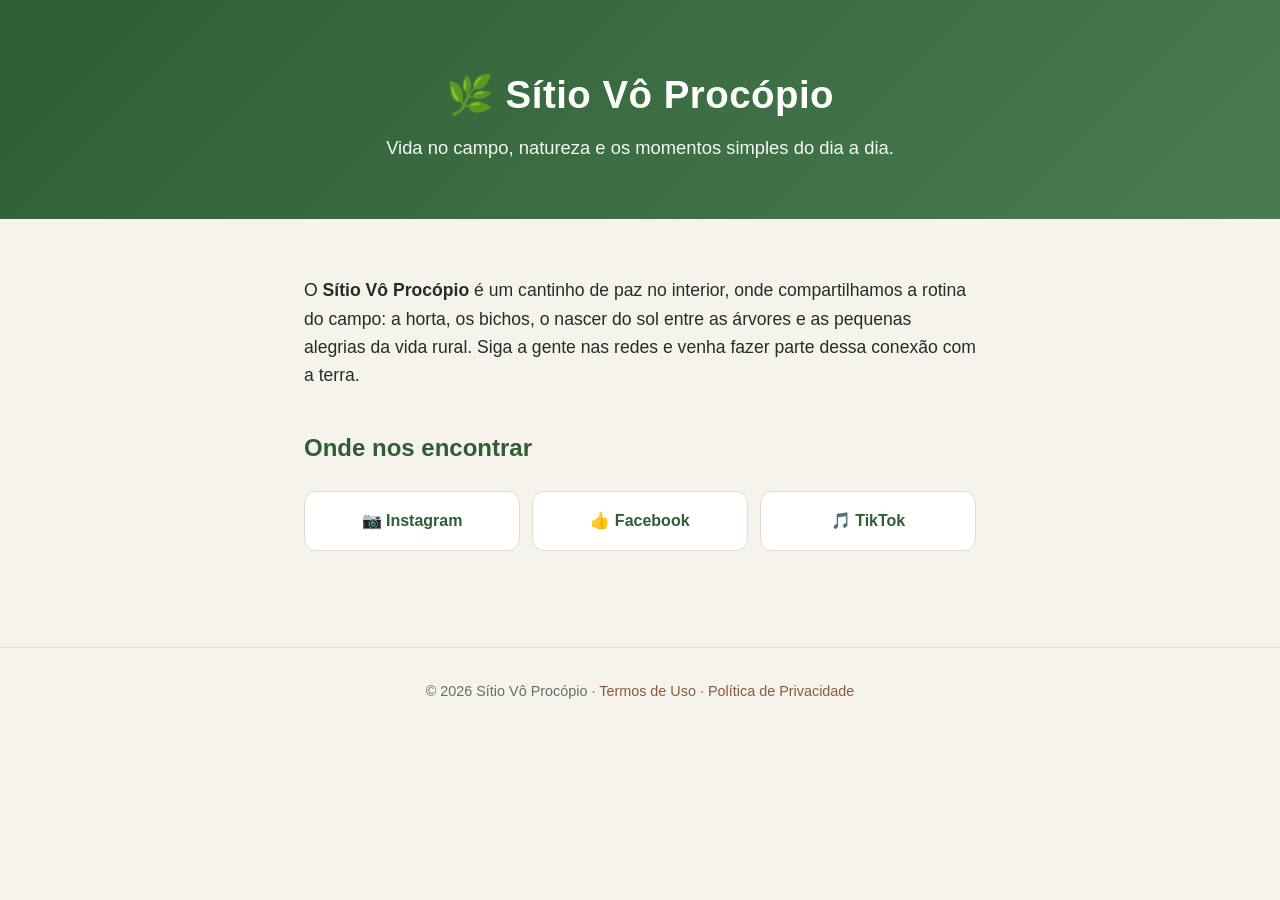
==== index.html @ 631cbfe9 "Site Sítio Vô Procópio: landing + Termos + Privacidade Páginas legais (/termos, /privacidade) necess" ====
<!DOCTYPE html>
<html lang="pt-BR">
<head>
  <meta charset="utf-8">
  <meta name="viewport" content="width=device-width, initial-scale=1">
  <title>Sítio Vô Procópio</title>
  <meta name="description" content="Sítio Vô Procópio — vida no campo, natureza e momentos simples. Acompanhe nas redes sociais.">
  <style>
    :root { --verde: #2f5d34; --verde-claro: #4a7c4f; --terra: #8a5a3b; --bg: #f6f3ec; --texto: #2a2a2a; }
    * { box-sizing: border-box; }
    body { margin: 0; font-family: -apple-system, "Segoe UI", Roboto, Helvetica, Arial, sans-serif; background: var(--bg); color: var(--texto); line-height: 1.6; }
    header { background: linear-gradient(135deg, var(--verde), var(--verde-claro)); color: #fff; text-align: center; padding: 4rem 1.5rem 3.5rem; }
    header h1 { margin: 0 0 .5rem; font-size: 2.4rem; letter-spacing: .5px; }
    header p { margin: 0; font-size: 1.15rem; opacity: .95; }
    main { max-width: 720px; margin: 0 auto; padding: 2.5rem 1.5rem; }
    .sobre { font-size: 1.1rem; }
    h2 { color: var(--verde); margin-top: 2.5rem; }
    .redes { display: flex; flex-wrap: wrap; gap: .75rem; margin: 1.5rem 0; }
    .redes a { flex: 1 1 160px; text-align: center; text-decoration: none; background: #fff; border: 1px solid #e0dccf; border-radius: 12px; padding: 1rem; color: var(--verde); font-weight: 600; transition: .15s; }
    .redes a:hover { border-color: var(--verde-claro); transform: translateY(-2px); }
    footer { text-align: center; padding: 2rem 1.5rem 3rem; font-size: .9rem; color: #6b6b6b; border-top: 1px solid #e6e1d5; margin-top: 2rem; }
    footer a { color: var(--terra); text-decoration: none; }
    footer a:hover { text-decoration: underline; }
  </style>
</head>
<body>
  <header>
    <h1>🌿 Sítio Vô Procópio</h1>
    <p>Vida no campo, natureza e os momentos simples do dia a dia.</p>
  </header>
  <main>
    <p class="sobre">
      O <strong>Sítio Vô Procópio</strong> é um cantinho de paz no interior, onde compartilhamos
      a rotina do campo: a horta, os bichos, o nascer do sol entre as árvores e as pequenas
      alegrias da vida rural. Siga a gente nas redes e venha fazer parte dessa conexão com a terra.
    </p>

    <h2>Onde nos encontrar</h2>
    <div class="redes">
      <a href="https://www.instagram.com/sitiovoprocopio" target="_blank" rel="noopener">📷 Instagram</a>
      <a href="https://www.facebook.com/profile.php?id=61557000000000" target="_blank" rel="noopener">👍 Facebook</a>
      <a href="https://www.tiktok.com/@sitiovoprocopio" target="_blank" rel="noopener">🎵 TikTok</a>
    </div>
  </main>
  <footer>
    © <span id="ano">2026</span> Sítio Vô Procópio ·
    <a href="/termos">Termos de Uso</a> ·
    <a href="/privacidade">Política de Privacidade</a>
    <script>document.getElementById('ano').textContent = new Date().getFullYear();</script>
  </footer>
</body>
</html>
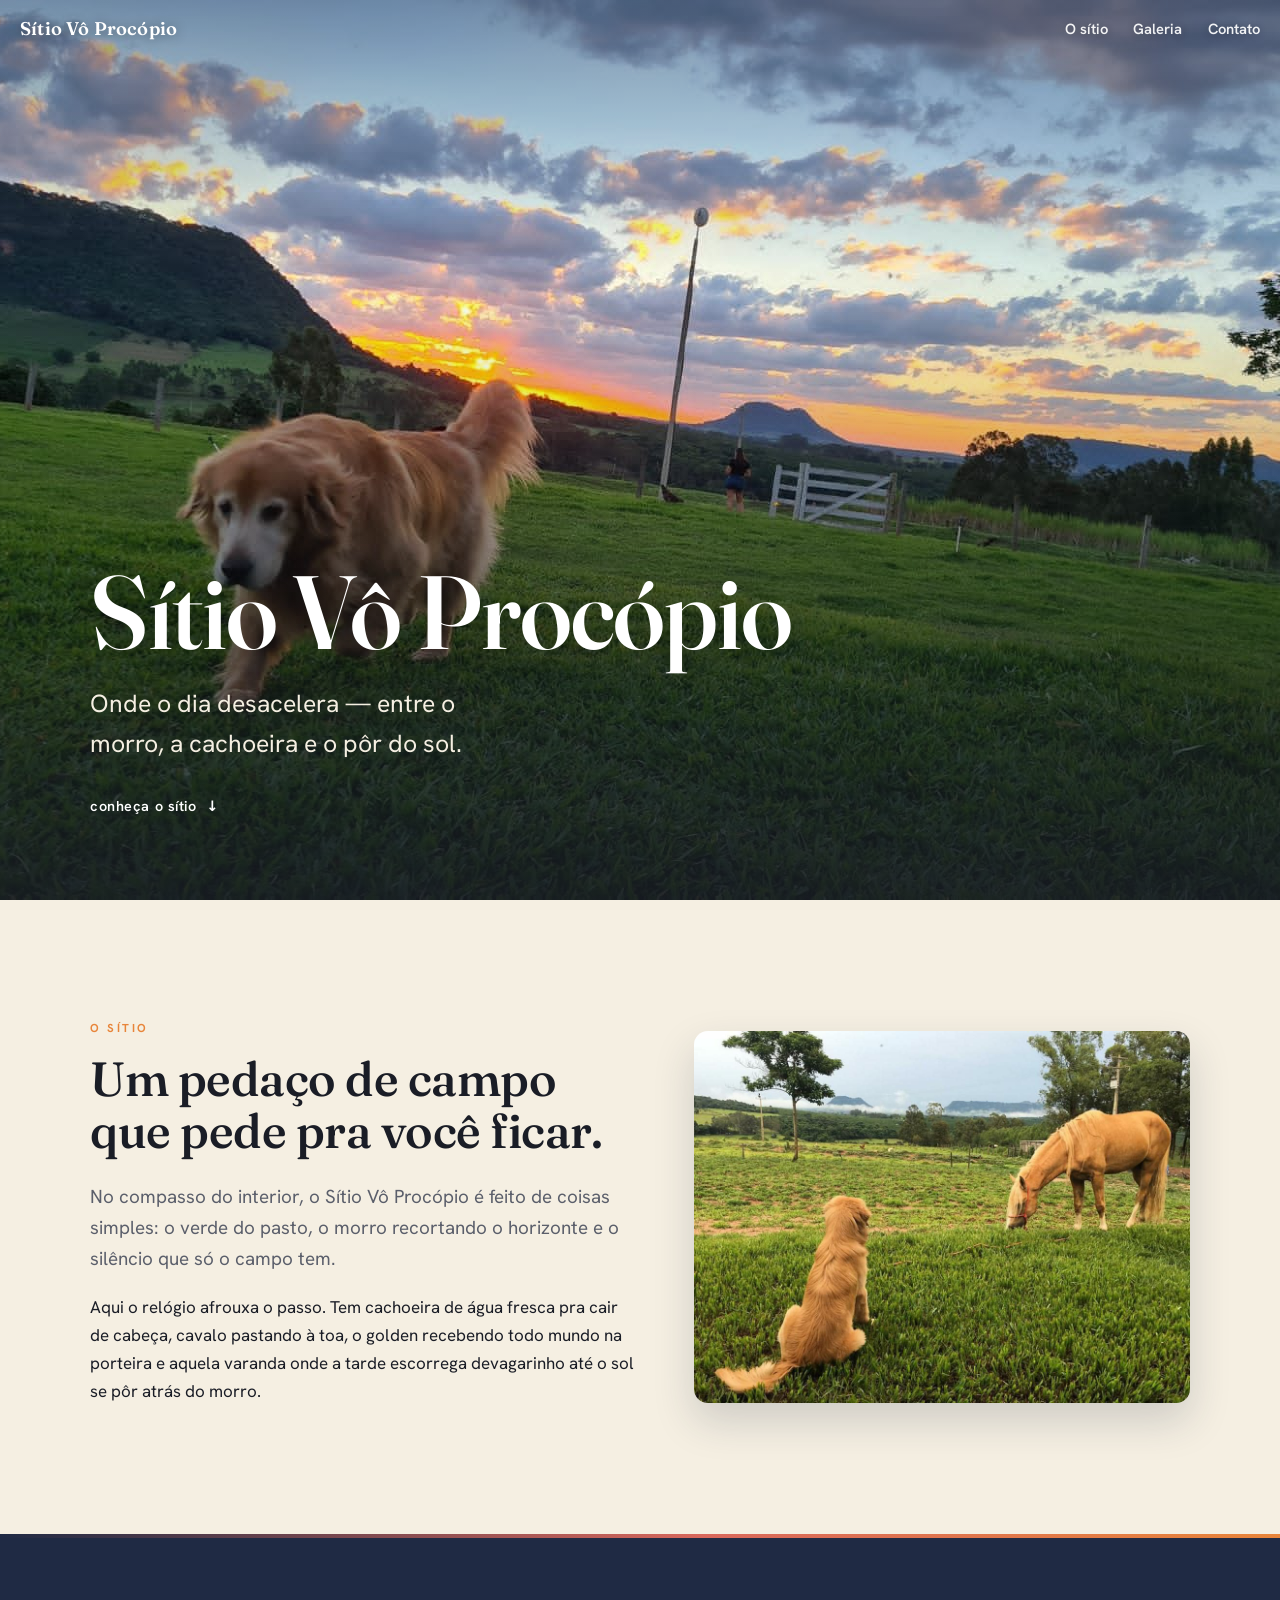
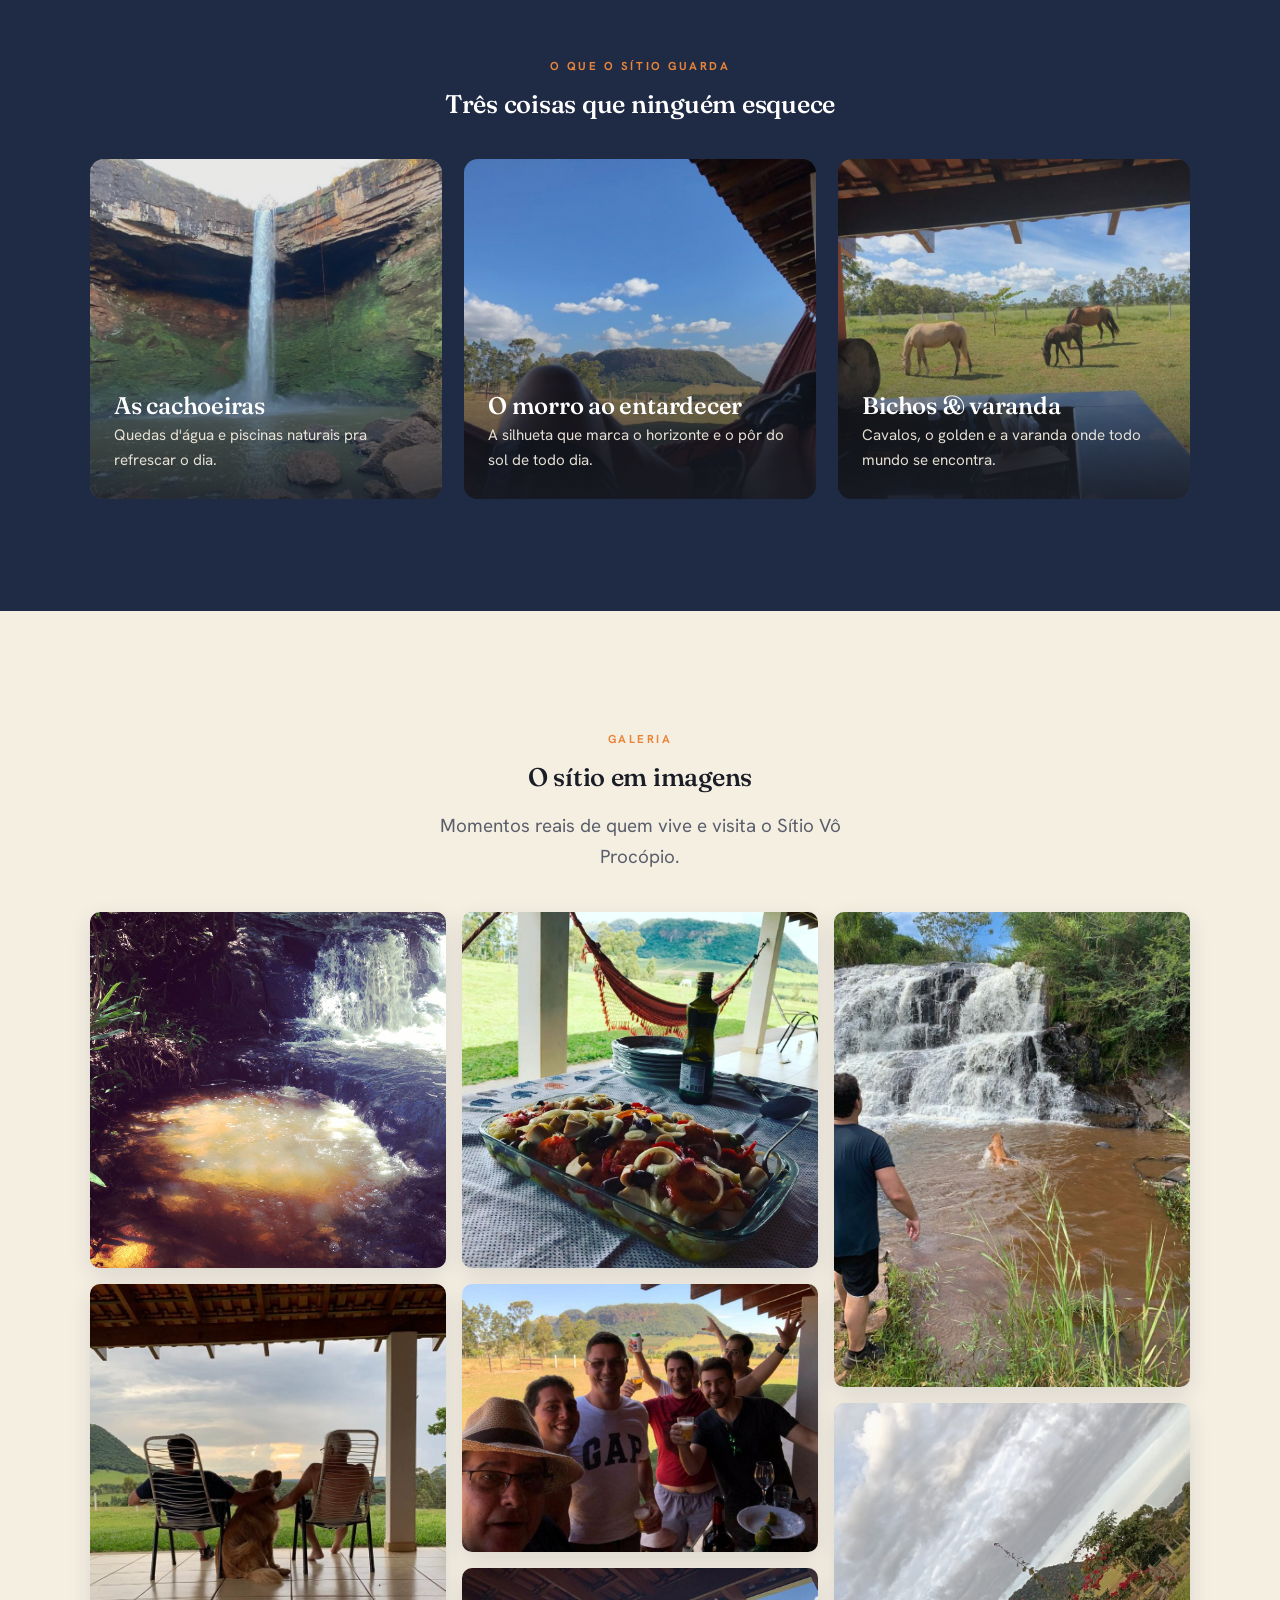
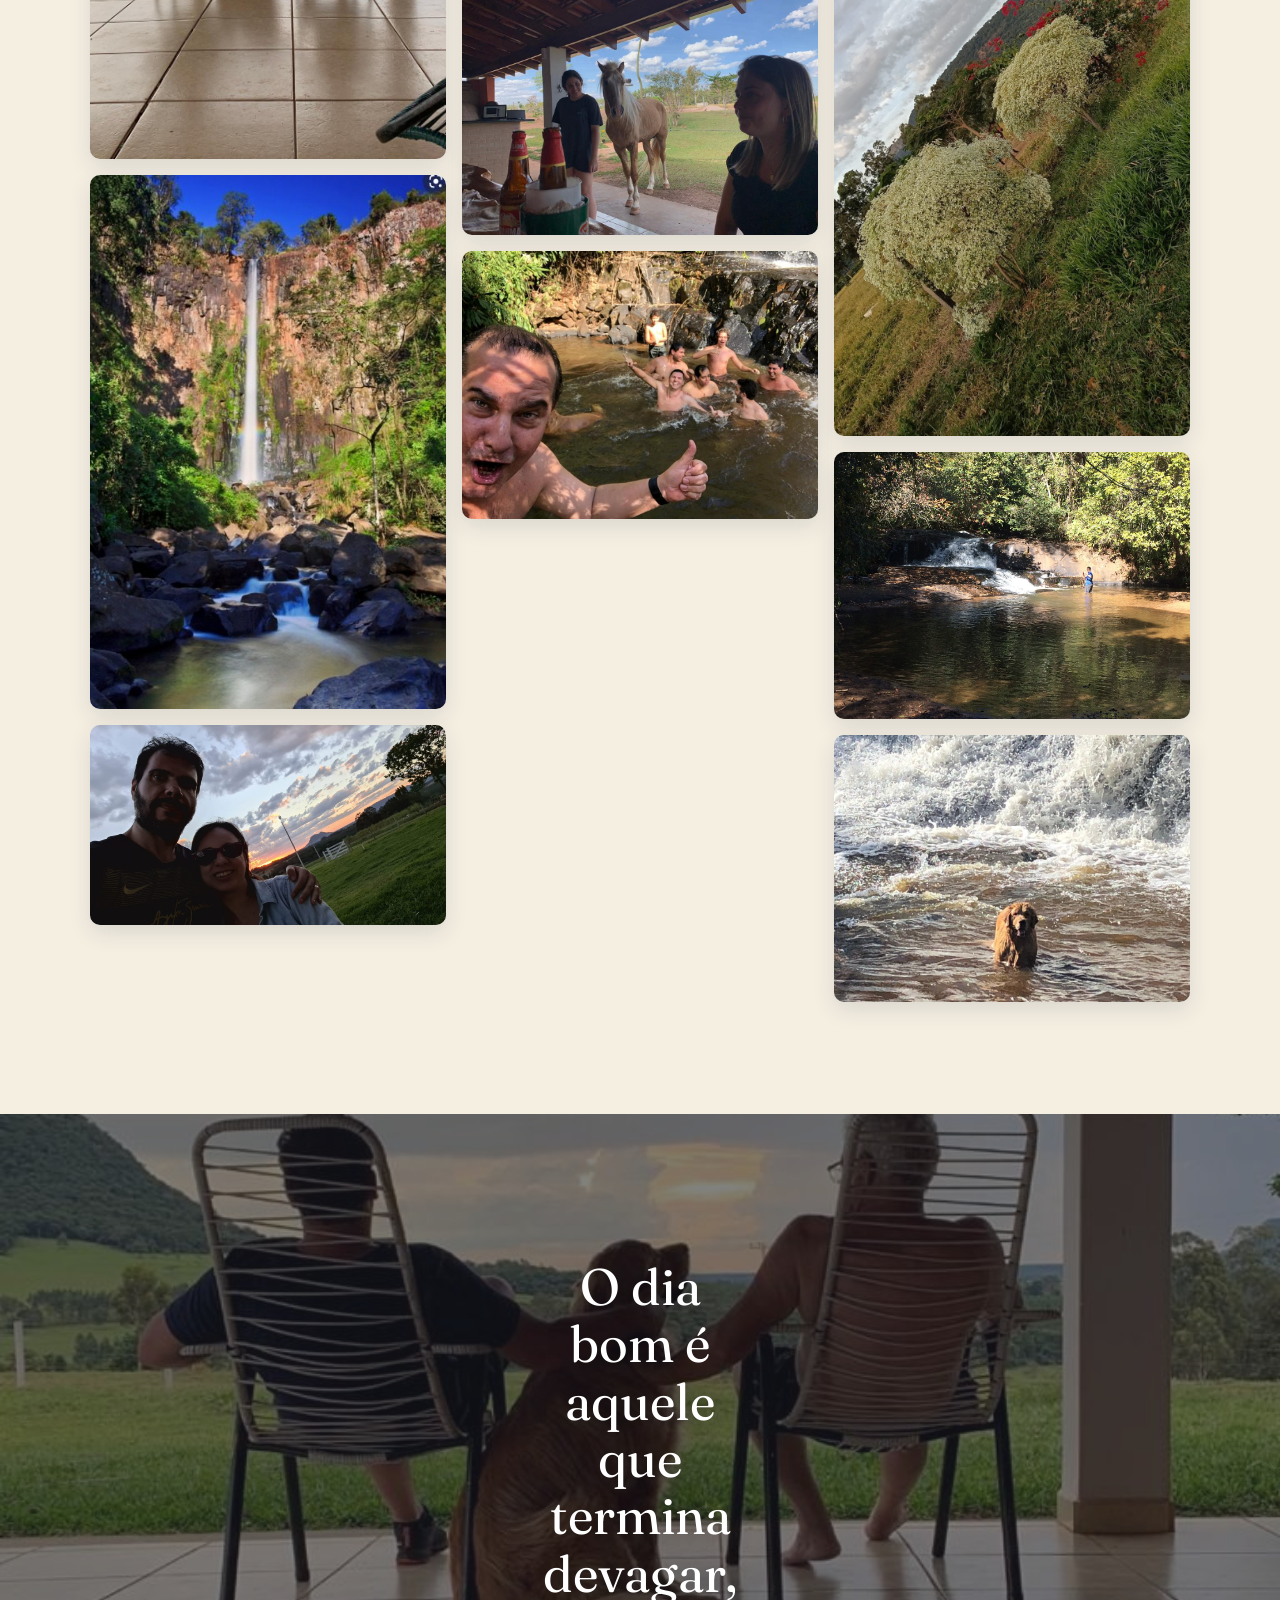
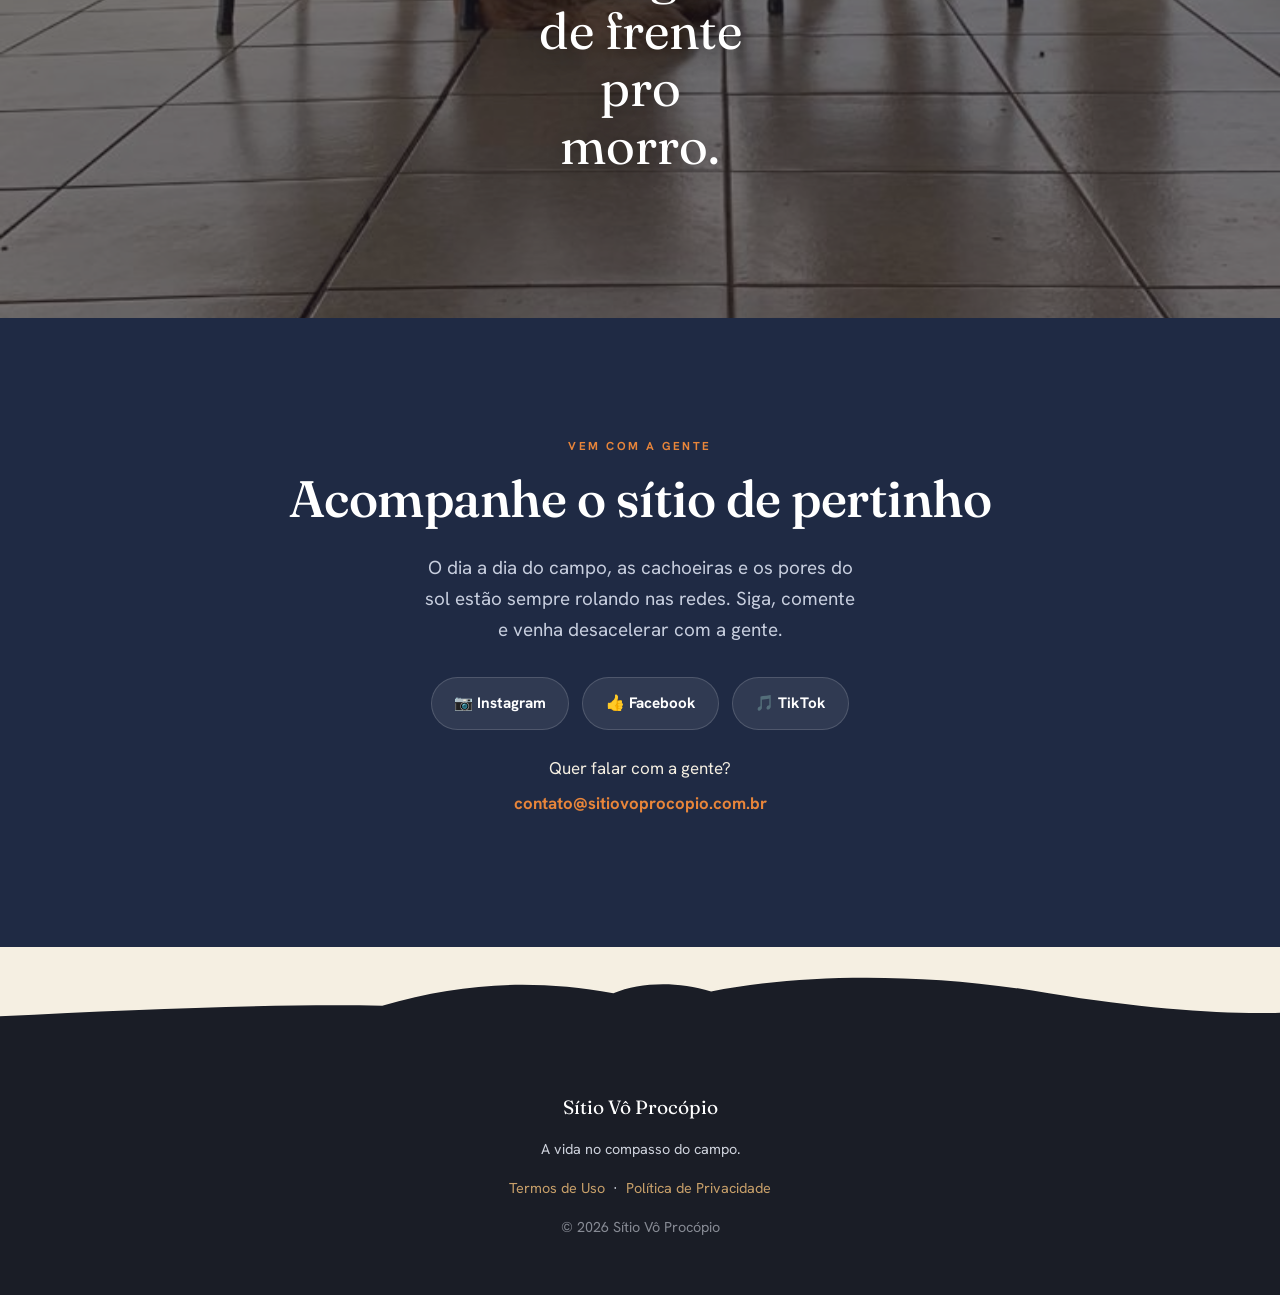
==== commit c62023c2: "Site Sítio Vô Procópio: vitrine 'Hora Dourada' com fotos reais - Landing afetiva (hero pôr do sol, s" ====
--- a/index.html
+++ b/index.html
@@ -3,50 +3,162 @@
 <head>
   <meta charset="utf-8">
   <meta name="viewport" content="width=device-width, initial-scale=1">
-  <title>Sítio Vô Procópio</title>
-  <meta name="description" content="Sítio Vô Procópio — vida no campo, natureza e momentos simples. Acompanhe nas redes sociais.">
-  <style>
-    :root { --verde: #2f5d34; --verde-claro: #4a7c4f; --terra: #8a5a3b; --bg: #f6f3ec; --texto: #2a2a2a; }
-    * { box-sizing: border-box; }
-    body { margin: 0; font-family: -apple-system, "Segoe UI", Roboto, Helvetica, Arial, sans-serif; background: var(--bg); color: var(--texto); line-height: 1.6; }
-    header { background: linear-gradient(135deg, var(--verde), var(--verde-claro)); color: #fff; text-align: center; padding: 4rem 1.5rem 3.5rem; }
-    header h1 { margin: 0 0 .5rem; font-size: 2.4rem; letter-spacing: .5px; }
-    header p { margin: 0; font-size: 1.15rem; opacity: .95; }
-    main { max-width: 720px; margin: 0 auto; padding: 2.5rem 1.5rem; }
-    .sobre { font-size: 1.1rem; }
-    h2 { color: var(--verde); margin-top: 2.5rem; }
-    .redes { display: flex; flex-wrap: wrap; gap: .75rem; margin: 1.5rem 0; }
-    .redes a { flex: 1 1 160px; text-align: center; text-decoration: none; background: #fff; border: 1px solid #e0dccf; border-radius: 12px; padding: 1rem; color: var(--verde); font-weight: 600; transition: .15s; }
-    .redes a:hover { border-color: var(--verde-claro); transform: translateY(-2px); }
-    footer { text-align: center; padding: 2rem 1.5rem 3rem; font-size: .9rem; color: #6b6b6b; border-top: 1px solid #e6e1d5; margin-top: 2rem; }
-    footer a { color: var(--terra); text-decoration: none; }
-    footer a:hover { text-decoration: underline; }
-  </style>
+  <title>Sítio Vô Procópio — a vida no campo</title>
+  <script>document.documentElement.classList.add('js');</script>
+  <meta name="description" content="O Sítio Vô Procópio: morro, cachoeira, pôr do sol e a vida boa do campo. Acompanhe o sítio nas redes e venha desacelerar com a gente.">
+  <meta property="og:title" content="Sítio Vô Procópio">
+  <meta property="og:description" content="Onde o dia desacelera — entre o morro, a cachoeira e o pôr do sol.">
+  <meta property="og:image" content="https://sitiovoprocopio.com.br/assets/fotos/foto-16.jpg">
+  <meta property="og:type" content="website">
+  <link rel="preconnect" href="https://fonts.googleapis.com">
+  <link rel="preconnect" href="https://fonts.gstatic.com" crossorigin>
+  <link href="https://fonts.googleapis.com/css2?family=Fraunces:opsz,wght@9..144,400;9..144,540;9..144,600&family=Hanken+Grotesk:wght@400;500;600;700&display=swap" rel="stylesheet">
+  <link rel="stylesheet" href="/style.css">
 </head>
 <body>
-  <header>
-    <h1>🌿 Sítio Vô Procópio</h1>
-    <p>Vida no campo, natureza e os momentos simples do dia a dia.</p>
+
+  <!-- Nav -->
+  <nav class="nav" id="nav">
+    <a href="#topo" class="nav__brand">Sítio Vô Procópio</a>
+    <div class="nav__links">
+      <a href="#sitio">O sítio</a>
+      <a href="#galeria">Galeria</a>
+      <a href="#contato">Contato</a>
+    </div>
+  </nav>
+
+  <!-- Hero -->
+  <header class="hero" id="topo">
+    <img class="hero__img" src="/assets/fotos/foto-16.jpg" alt="Golden retriever caminhando no gramado ao pôr do sol, com o morro de topo plano ao fundo" fetchpriority="high">
+    <div class="hero__inner wrap">
+      <h1>Sítio Vô&nbsp;Procópio</h1>
+      <p class="hero__sub">Onde o dia desacelera — entre o morro, a cachoeira e o pôr do sol.</p>
+      <a href="#sitio" class="hero__scroll">conheça o sítio <span aria-hidden="true">↓</span></a>
+    </div>
   </header>
-  <main>
-    <p class="sobre">
-      O <strong>Sítio Vô Procópio</strong> é um cantinho de paz no interior, onde compartilhamos
-      a rotina do campo: a horta, os bichos, o nascer do sol entre as árvores e as pequenas
-      alegrias da vida rural. Siga a gente nas redes e venha fazer parte dessa conexão com a terra.
+
+  <!-- Intro / Sobre -->
+  <section class="sec intro" id="sitio">
+    <div class="wrap intro__grid">
+      <div class="reveal">
+        <span class="eyebrow">O sítio</span>
+        <h2>Um pedaço de campo que pede pra você ficar.</h2>
+        <p class="lead">No compasso do interior, o Sítio Vô Procópio é feito de coisas simples: o verde do pasto, o morro recortando o horizonte e o silêncio que só o campo tem.</p>
+        <p>Aqui o relógio afrouxa o passo. Tem cachoeira de água fresca pra cair de cabeça, cavalo pastando à toa, o golden recebendo todo mundo na porteira e aquela varanda onde a tarde escorrega devagarinho até o sol se pôr atrás do morro.</p>
+      </div>
+      <div class="intro__foto reveal">
+        <img src="/assets/fotos/foto-04.jpg" alt="Golden retriever sentado observando um cavalo palomino pastar no campo verde, com montanhas ao fundo" loading="lazy">
+      </div>
+    </div>
+  </section>
+
+  <hr class="filete-sol">
+
+  <!-- Destaques -->
+  <section class="sec sec--escuro">
+    <div class="wrap">
+      <div class="reveal" style="text-align:center; margin-bottom:2.5rem">
+        <span class="eyebrow">O que o sítio guarda</span>
+        <h2>Três coisas que ninguém esquece</h2>
+      </div>
+      <div class="dest">
+        <a class="card reveal" href="#galeria">
+          <img src="/assets/fotos/foto-14.jpg" alt="Cachoeira alta caindo em um poço de água esverdeada entre paredões de pedra">
+          <div class="card__body"><h3>As cachoeiras</h3><p>Quedas d'água e piscinas naturais pra refrescar o dia.</p></div>
+        </a>
+        <a class="card reveal" href="#galeria">
+          <img src="/assets/fotos/foto-08.jpg" alt="Vista do morro de topo plano e dos campos, de dentro de uma rede na varanda">
+          <div class="card__body"><h3>O morro ao entardecer</h3><p>A silhueta que marca o horizonte e o pôr do sol de todo dia.</p></div>
+        </a>
+        <a class="card reveal" href="#galeria">
+          <img src="/assets/fotos/foto-10.jpg" alt="Três cavalos pastando no campo, vistos de dentro da varanda do sítio">
+          <div class="card__body"><h3>Bichos &amp; varanda</h3><p>Cavalos, o golden e a varanda onde todo mundo se encontra.</p></div>
+        </a>
+      </div>
+    </div>
+  </section>
+
+  <!-- Galeria -->
+  <section class="sec" id="galeria">
+    <div class="wrap">
+      <div class="reveal" style="text-align:center; margin-bottom:2.5rem">
+        <span class="eyebrow">Galeria</span>
+        <h2>O sítio em imagens</h2>
+        <p class="lead" style="margin-inline:auto; max-width:42ch">Momentos reais de quem vive e visita o Sítio Vô Procópio.</p>
+      </div>
+      <div class="galeria reveal">
+        <figure><img src="/assets/fotos/foto-03.jpg" alt="Cachoeira pequena formando um poço dourado pela luz do sol" loading="lazy"></figure>
+        <figure><img src="/assets/fotos/foto-13.jpg" alt="Duas pessoas e o golden na varanda assistindo ao pôr do sol" loading="lazy"></figure>
+        <figure><img src="/assets/fotos/foto-15.jpg" alt="Cachoeira alta com arco-íris entre as pedras e a mata" loading="lazy"></figure>
+        <figure><img src="/assets/fotos/foto-17.jpg" alt="Casal em selfie ao pôr do sol com o morro ao fundo" loading="lazy"></figure>
+        <figure><img src="/assets/fotos/foto-11.jpg" alt="Travessa de comida na mesa da varanda, com rede e vista do morro" loading="lazy"></figure>
+        <figure><img src="/assets/fotos/foto-09.jpg" alt="Grupo de amigos reunidos com o morro ao fundo" loading="lazy"></figure>
+        <figure><img src="/assets/fotos/foto-12.jpg" alt="Cavalo palomino chegando na varanda perto de duas pessoas" loading="lazy"></figure>
+        <figure><img src="/assets/fotos/foto-05.jpg" alt="Amigos se banhando numa piscina natural de cachoeira" loading="lazy"></figure>
+        <figure><img src="/assets/fotos/foto-07.jpg" alt="Pessoa caminhando em direção à cachoeira com o cachorro na água" loading="lazy"></figure>
+        <figure><img src="/assets/fotos/foto-01.jpg" alt="Arbustos floridos de branco numa encosta ao entardecer, com o morro ao fundo" loading="lazy"></figure>
+        <figure><img src="/assets/fotos/foto-02.jpg" alt="Cachoeira em meio à mata com pessoa na água" loading="lazy"></figure>
+        <figure><img src="/assets/fotos/foto-06.jpg" alt="Golden retriever em pé na correnteza diante da cachoeira" loading="lazy"></figure>
+      </div>
+    </div>
+  </section>
+
+  <!-- Momentos (full-bleed) -->
+  <section class="momentos">
+    <img src="/assets/fotos/foto-13.jpg" alt="Pôr do sol visto da varanda, com duas pessoas e o golden de costas">
+    <blockquote><p>O dia bom é aquele que termina devagar, de frente pro morro.</p></blockquote>
+  </section>
+
+  <!-- Contato -->
+  <section class="sec sec--escuro contato" id="contato">
+    <div class="wrap">
+      <span class="eyebrow">Vem com a gente</span>
+      <h2>Acompanhe o sítio de pertinho</h2>
+      <p class="lead">O dia a dia do campo, as cachoeiras e os pores do sol estão sempre rolando nas redes. Siga, comente e venha desacelerar com a gente.</p>
+      <div class="redes">
+        <a href="https://www.instagram.com/sitiovoprocopio" target="_blank" rel="noopener">📷 Instagram</a>
+        <a href="https://www.facebook.com/1093913803811807" target="_blank" rel="noopener">👍 Facebook</a>
+        <a href="https://www.tiktok.com/@sitiovoprocopio" target="_blank" rel="noopener">🎵 TikTok</a>
+      </div>
+      <p>Quer falar com a gente?<br>
+        <a class="email-link" href="mailto:contato@sitiovoprocopio.com.br">contato@sitiovoprocopio.com.br</a>
+      </p>
+    </div>
+  </section>
+
+  <!-- Silhueta do morro (assinatura) -->
+  <svg class="morro" viewBox="0 0 1440 120" preserveAspectRatio="none" aria-hidden="true" focusable="false">
+    <path fill="#1a1d26" d="M0,120 L0,78 C160,70 300,64 430,66 C520,40 600,36 690,52 C720,40 760,38 800,50 C900,30 1040,28 1180,52 C1290,70 1380,76 1440,74 L1440,120 Z"></path>
+  </svg>
+
+  <!-- Footer -->
+  <footer class="rodape">
+    <span class="rodape__marca">Sítio Vô Procópio</span>
+    <p>A vida no compasso do campo.</p>
+    <p>
+      <a href="/termos/">Termos de Uso</a> &nbsp;·&nbsp;
+      <a href="/privacidade/">Política de Privacidade</a>
     </p>
+    <p style="opacity:.6; margin-top:1rem">© <span id="ano">2026</span> Sítio Vô Procópio</p>
+  </footer>
 
-    <h2>Onde nos encontrar</h2>
-    <div class="redes">
-      <a href="https://www.instagram.com/sitiovoprocopio" target="_blank" rel="noopener">📷 Instagram</a>
-      <a href="https://www.facebook.com/profile.php?id=61557000000000" target="_blank" rel="noopener">👍 Facebook</a>
-      <a href="https://www.tiktok.com/@sitiovoprocopio" target="_blank" rel="noopener">🎵 TikTok</a>
-    </div>
-  </main>
-  <footer>
-    © <span id="ano">2026</span> Sítio Vô Procópio ·
-    <a href="/termos">Termos de Uso</a> ·
-    <a href="/privacidade">Política de Privacidade</a>
-    <script>document.getElementById('ano').textContent = new Date().getFullYear();</script>
-  </footer>
+  <script>
+    // Nav solidifica ao rolar
+    var nav = document.getElementById('nav');
+    var onScroll = function(){ nav.classList.toggle('solid', window.scrollY > 40); };
+    onScroll(); window.addEventListener('scroll', onScroll, { passive: true });
+
+    // Ano no rodapé
+    document.getElementById('ano').textContent = new Date().getFullYear();
+
+    // Reveal on scroll
+    var els = document.querySelectorAll('.reveal');
+    if ('IntersectionObserver' in window) {
+      var io = new IntersectionObserver(function(entries){
+        entries.forEach(function(e){ if (e.isIntersecting){ e.target.classList.add('in'); io.unobserve(e.target); } });
+      }, { threshold: 0.12 });
+      els.forEach(function(el){ io.observe(el); });
+    } else { els.forEach(function(el){ el.classList.add('in'); }); }
+  </script>
 </body>
 </html>
--- a/style.css
+++ b/style.css
@@ -0,0 +1,215 @@
+/* ============================================================
+   Sítio Vô Procópio — "Hora Dourada"
+   Paleta tirada do pôr do sol sobre o morro.
+   ============================================================ */
+
+:root {
+  --indigo:  #1f2a44;  /* céu de fim de tarde */
+  --indigo-2:#2b3a5e;
+  --fogo:    #e8853a;  /* brasa do sol no horizonte (acento) */
+  --coral:   #d9685c;  /* nuvens acesas */
+  --verde:   #2e4a35;  /* pasto / morro */
+  --tan:     #c8a06a;  /* pelo do golden */
+  --osso:    #f5efe2;  /* claro / fundo quente */
+  --osso-2:  #ece4d3;
+  --tinta:   #1a1d26;  /* texto */
+  --tinta-mute: #5b5f6b;
+
+  --grad-sol: linear-gradient(90deg, var(--indigo) 0%, var(--coral) 55%, var(--fogo) 100%);
+
+  --fonte-disp: "Fraunces", Georgia, "Times New Roman", serif;
+  --fonte-corpo: "Hanken Grotesk", system-ui, -apple-system, "Segoe UI", sans-serif;
+
+  --wrap: 1140px;
+  --r: 14px;
+}
+
+* { box-sizing: border-box; }
+html { scroll-behavior: smooth; -webkit-text-size-adjust: 100%; }
+body {
+  margin: 0;
+  font-family: var(--fonte-corpo);
+  color: var(--tinta);
+  background: var(--osso);
+  line-height: 1.65;
+  font-size: 1.0625rem;
+  overflow-x: hidden;
+}
+img { max-width: 100%; display: block; }
+a { color: var(--coral); }
+
+.wrap { width: 100%; max-width: var(--wrap); margin: 0 auto; padding: 0 1.25rem; }
+
+/* ---------- Tipografia ---------- */
+h1, h2, h3 { font-family: var(--fonte-disp); font-weight: 540; line-height: 1.08; margin: 0 0 .5em; letter-spacing: -.01em; }
+.eyebrow {
+  font-family: var(--fonte-corpo);
+  text-transform: uppercase;
+  letter-spacing: .22em;
+  font-size: .72rem;
+  font-weight: 700;
+  color: var(--fogo);
+  margin: 0 0 1rem;
+  display: inline-block;
+}
+.lead { font-size: 1.18rem; color: var(--tinta-mute); }
+
+/* ---------- Nav ---------- */
+.nav {
+  position: fixed; inset: 0 0 auto 0; z-index: 50;
+  display: flex; align-items: center; justify-content: space-between;
+  padding: .9rem 1.25rem;
+  transition: background .35s ease, padding .35s ease, box-shadow .35s ease;
+}
+.nav.solid {
+  background: rgba(31,42,68,.92);
+  backdrop-filter: blur(8px);
+  box-shadow: 0 1px 0 rgba(255,255,255,.06);
+  padding: .6rem 1.25rem;
+}
+.nav__brand {
+  font-family: var(--fonte-disp); font-size: 1.15rem; color: #fff;
+  text-decoration: none; font-weight: 600; letter-spacing: .01em;
+  text-shadow: 0 1px 12px rgba(0,0,0,.45);
+}
+.nav__links { display: none; gap: 1.6rem; align-items: center; }
+.nav__links a {
+  color: #fff; text-decoration: none; font-size: .92rem; font-weight: 600;
+  opacity: .92; text-shadow: 0 1px 10px rgba(0,0,0,.4);
+}
+.nav__links a:hover { opacity: 1; color: var(--osso); }
+@media (min-width: 760px) { .nav__links { display: flex; } }
+
+/* ---------- Hero ---------- */
+.hero {
+  position: relative; min-height: 100svh;
+  display: flex; align-items: flex-end;
+  color: #fff; padding-bottom: clamp(3rem, 9vh, 7rem);
+  background: var(--indigo);
+}
+.hero__img {
+  position: absolute; inset: 0; width: 100%; height: 100%;
+  object-fit: cover; object-position: center 40%;
+}
+.hero::after {
+  content: ""; position: absolute; inset: 0;
+  background:
+    linear-gradient(180deg, rgba(31,42,68,.45) 0%, rgba(31,42,68,0) 30%),
+    linear-gradient(0deg, rgba(26,29,38,.82) 0%, rgba(26,29,38,.15) 45%, rgba(26,29,38,0) 70%);
+}
+.hero__inner { position: relative; z-index: 2; }
+.hero h1 {
+  font-size: clamp(2.8rem, 11vw, 6.5rem);
+  font-weight: 560; margin: 0 0 .2em; line-height: .98;
+  text-shadow: 0 2px 30px rgba(0,0,0,.4);
+}
+.hero__sub {
+  font-size: clamp(1.05rem, 3.6vw, 1.55rem);
+  max-width: 30ch; color: var(--osso); margin: 0 0 1.6rem;
+  font-weight: 400;
+}
+.hero__scroll {
+  display: inline-flex; align-items: center; gap: .6rem;
+  color: #fff; text-decoration: none; font-weight: 600; font-size: .9rem;
+  letter-spacing: .04em;
+}
+.hero__scroll span { display: inline-block; animation: bob 1.8s ease-in-out infinite; }
+@keyframes bob { 0%,100%{ transform: translateY(0);} 50%{ transform: translateY(5px);} }
+
+/* ---------- Seções ---------- */
+.sec { padding: clamp(3.5rem, 9vw, 7rem) 0; }
+.sec--escuro { background: var(--indigo); color: var(--osso); }
+.sec--escuro .lead { color: #c7cede; }
+.sec--escuro h2 { color: #fff; }
+
+/* Intro: texto + imagem */
+.intro__grid { display: grid; gap: 2.2rem; align-items: center; }
+.intro h2 { font-size: clamp(1.9rem, 5.5vw, 3rem); }
+.intro__foto img { border-radius: var(--r); box-shadow: 0 18px 40px rgba(31,42,68,.18); width: 100%; aspect-ratio: 4/3; object-fit: cover; }
+@media (min-width: 820px) {
+  .intro__grid { grid-template-columns: 1.05fr .95fr; gap: 3.5rem; }
+}
+
+/* Destaques (cachoeiras / morro / bichos) */
+.dest { display: grid; gap: 1.4rem; }
+.card {
+  position: relative; border-radius: var(--r); overflow: hidden;
+  min-height: 340px; display: flex; align-items: flex-end;
+  color: #fff; text-decoration: none; isolation: isolate;
+}
+.card img { position: absolute; inset: 0; width: 100%; height: 100%; object-fit: cover; z-index: -2; transition: transform .6s ease; }
+.card::after { content:""; position:absolute; inset:0; z-index:-1;
+  background: linear-gradient(0deg, rgba(26,29,38,.85) 0%, rgba(26,29,38,.1) 60%); }
+.card:hover img { transform: scale(1.06); }
+.card__body { padding: 1.4rem 1.5rem 1.6rem; }
+.card h3 { font-size: 1.5rem; margin: 0 0 .25rem; color: #fff; }
+.card p { margin: 0; color: var(--osso); font-size: .95rem; opacity: .92; }
+@media (min-width: 720px) { .dest { grid-template-columns: repeat(3, 1fr); } }
+
+/* Galeria — masonry via colunas */
+.galeria { columns: 1; column-gap: 1rem; }
+.galeria figure { margin: 0 0 1rem; break-inside: avoid; border-radius: 10px; overflow: hidden; box-shadow: 0 8px 22px rgba(31,42,68,.12); }
+.galeria img { width: 100%; height: auto; transition: transform .5s ease, filter .5s ease; }
+.galeria figure:hover img { transform: scale(1.04); }
+@media (min-width: 560px) { .galeria { columns: 2; } }
+@media (min-width: 980px) { .galeria { columns: 3; } }
+
+/* Momentos — faixa full-bleed com texto */
+.momentos {
+  position: relative; color: #fff; text-align: center;
+  padding: clamp(5rem, 16vw, 9rem) 1.25rem;
+  display: flex; align-items: center; justify-content: center;
+}
+.momentos img { position: absolute; inset: 0; width: 100%; height: 100%; object-fit: cover; object-position: center 60%; z-index: -2; }
+.momentos::after { content:""; position:absolute; inset:0; z-index:-1; background: rgba(26,29,38,.55); }
+.momentos blockquote { margin: 0; max-width: 22ch; }
+.momentos blockquote p { font-family: var(--fonte-disp); font-size: clamp(1.8rem, 6vw, 3.2rem); line-height: 1.12; margin: 0; text-shadow: 0 2px 24px rgba(0,0,0,.4); }
+
+/* Contato */
+.contato { text-align: center; }
+.contato h2 { font-size: clamp(2rem, 6vw, 3.2rem); }
+.contato .lead { max-width: 40ch; margin-inline: auto; }
+.redes { display: flex; flex-wrap: wrap; gap: .8rem; justify-content: center; margin: 2rem 0 1.5rem; }
+.redes a {
+  display: inline-flex; align-items: center; gap: .55rem;
+  padding: .8rem 1.4rem; border-radius: 999px;
+  background: var(--osso-2); color: var(--verde); text-decoration: none;
+  font-weight: 700; font-size: .95rem; border: 1px solid transparent;
+  transition: transform .15s ease, border-color .2s ease, background .2s ease;
+}
+.sec--escuro .redes a { background: rgba(255,255,255,.08); color: #fff; border-color: rgba(255,255,255,.15); }
+.redes a:hover { transform: translateY(-2px); border-color: var(--fogo); }
+.email-link { display: inline-block; margin-top: .5rem; font-weight: 700; color: var(--fogo); text-decoration: none; font-size: 1.05rem; }
+.email-link:hover { text-decoration: underline; }
+
+/* Assinatura: silhueta do morro + filete do sol */
+.morro { display: block; width: 100%; height: auto; margin-bottom: -1px; }
+.filete-sol { height: 4px; background: var(--grad-sol); border: 0; margin: 0; }
+
+/* ---------- Footer ---------- */
+.rodape { background: var(--tinta); color: #cfd3dd; padding: 2.5rem 1.25rem; text-align: center; font-size: .9rem; }
+.rodape a { color: var(--tan); text-decoration: none; }
+.rodape a:hover { text-decoration: underline; }
+.rodape__marca { font-family: var(--fonte-disp); color: #fff; font-size: 1.2rem; display: block; margin-bottom: .6rem; }
+
+/* ---------- Reveal on scroll (só esconde se houver JS) ---------- */
+.js .reveal { opacity: 0; transform: translateY(22px); transition: opacity .7s ease, transform .7s ease; }
+.js .reveal.in { opacity: 1; transform: none; }
+
+/* ---------- Páginas legais (termos / privacidade) ---------- */
+.legal-topo { background: var(--indigo); color: #fff; padding: 5.5rem 1.25rem 2.5rem; }
+.legal-topo .wrap { max-width: 760px; }
+.legal-topo a.voltar { color: var(--osso); text-decoration: none; font-size: .9rem; font-weight: 600; opacity: .9; }
+.legal-topo a.voltar:hover { opacity: 1; }
+.legal-topo h1 { font-size: clamp(2rem, 6vw, 3rem); margin: .8rem 0 0; }
+.legal { max-width: 760px; margin: 0 auto; padding: 2.5rem 1.25rem 4rem; }
+.legal .atualizado { color: var(--tinta-mute); font-size: .9rem; margin-top: -.5rem; }
+.legal h2 { color: var(--verde); margin-top: 2rem; font-size: 1.25rem; }
+.legal a { color: var(--coral); }
+
+/* ---------- Acessibilidade / motion ---------- */
+:focus-visible { outline: 3px solid var(--fogo); outline-offset: 2px; border-radius: 4px; }
+@media (prefers-reduced-motion: reduce) {
+  * { animation: none !important; transition: none !important; scroll-behavior: auto !important; }
+  .reveal, .js .reveal { opacity: 1 !important; transform: none !important; }
+}
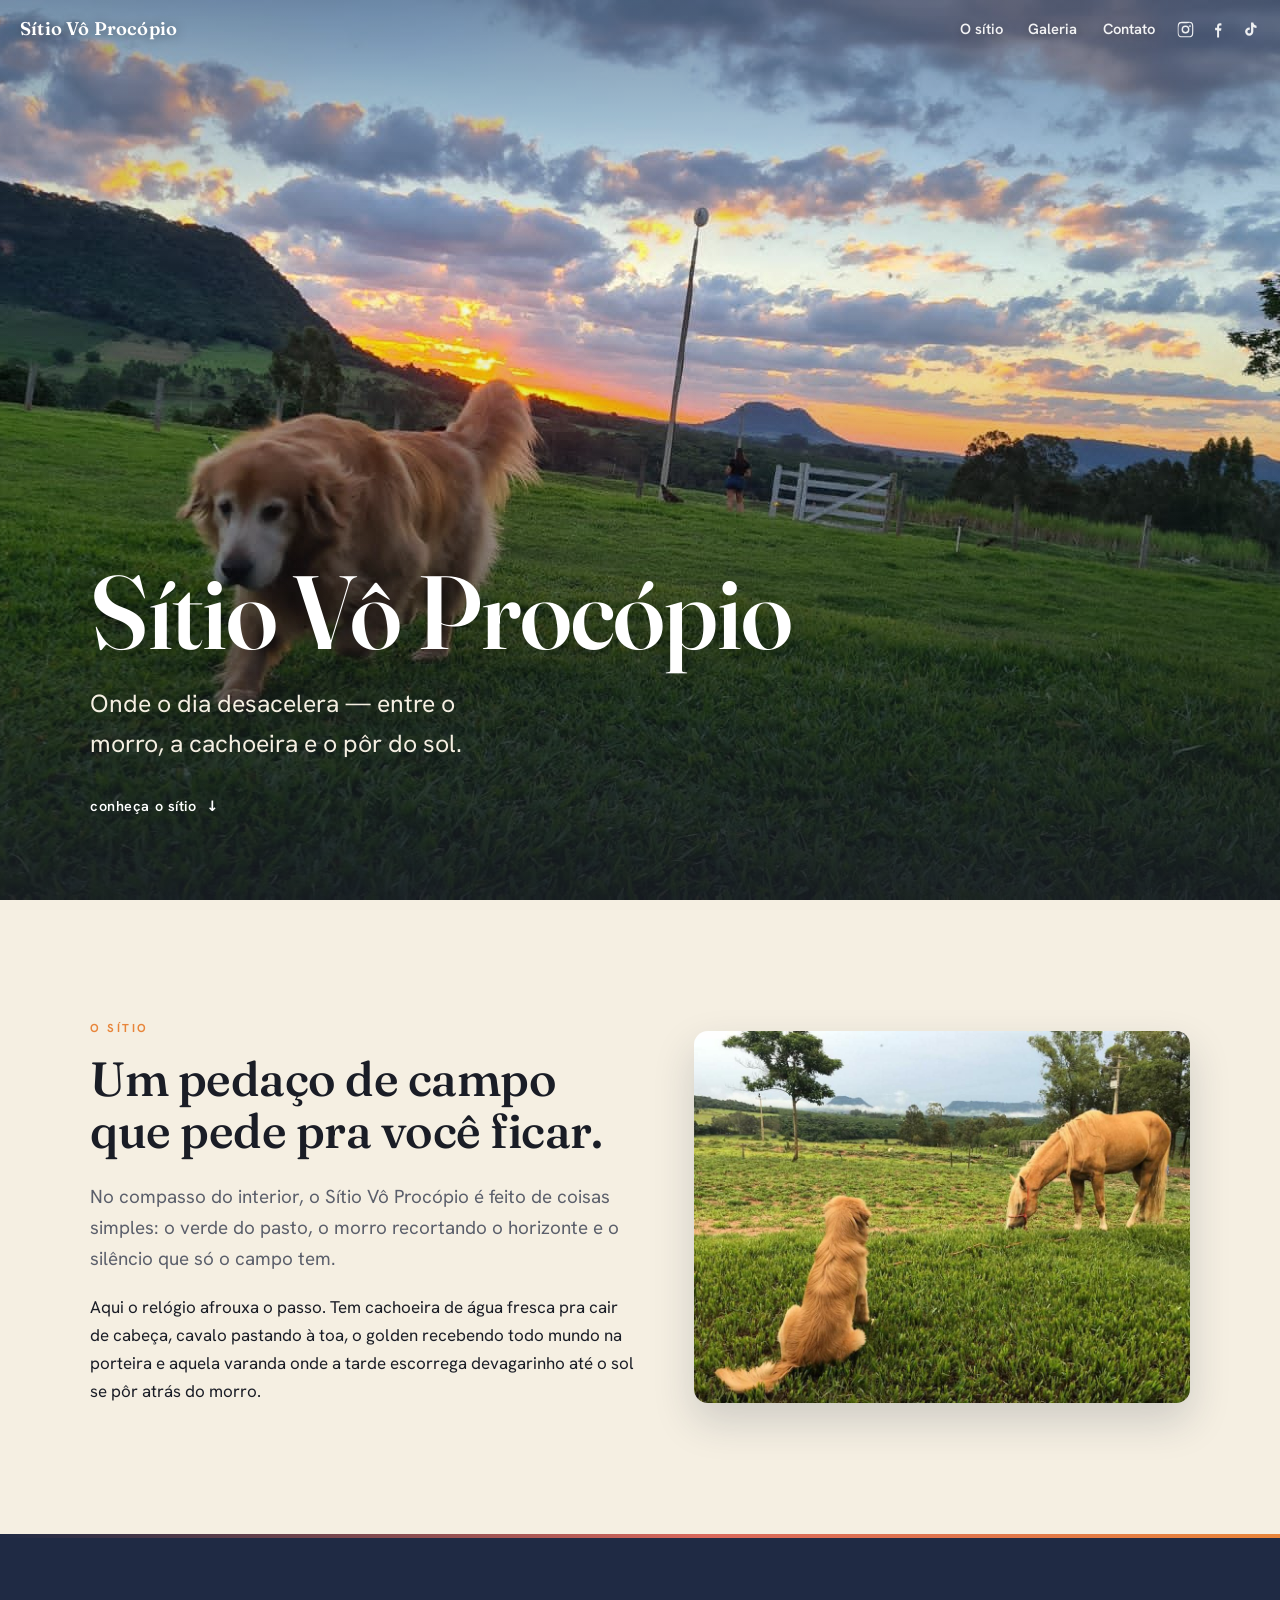
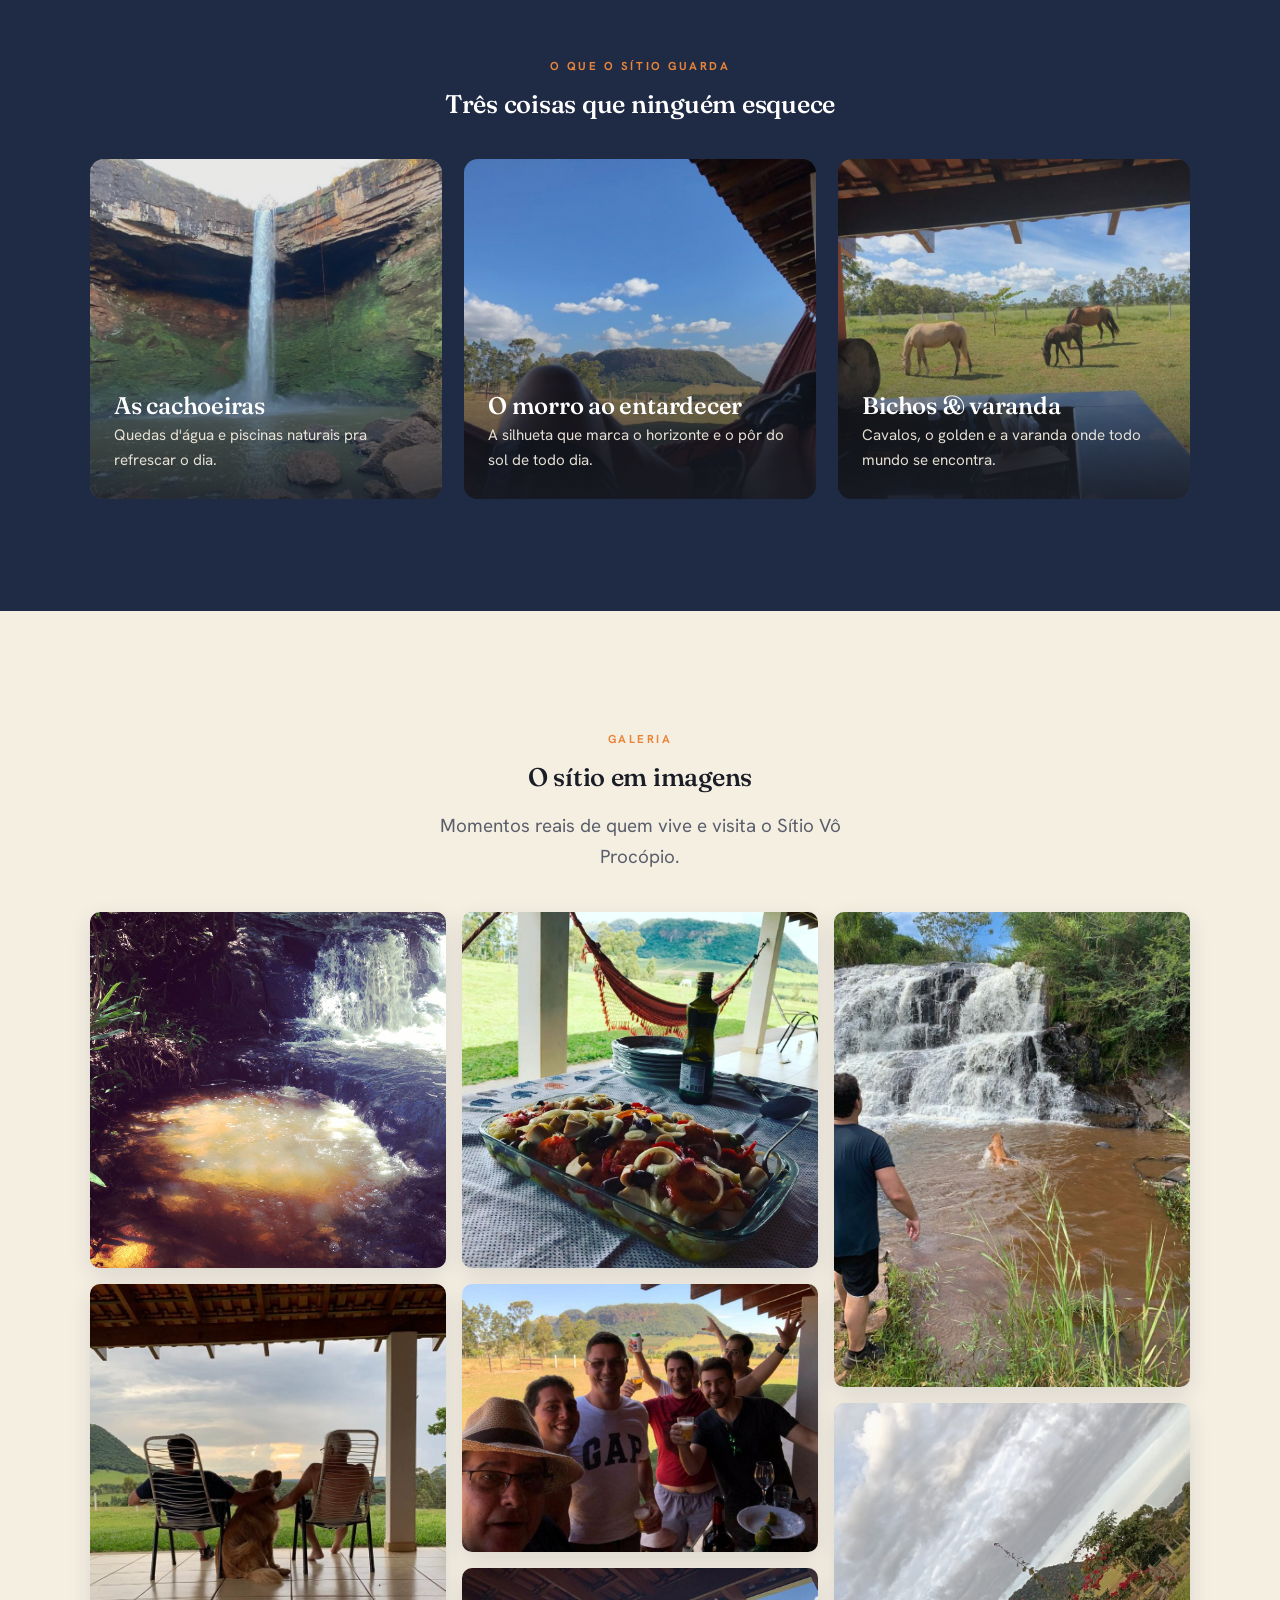
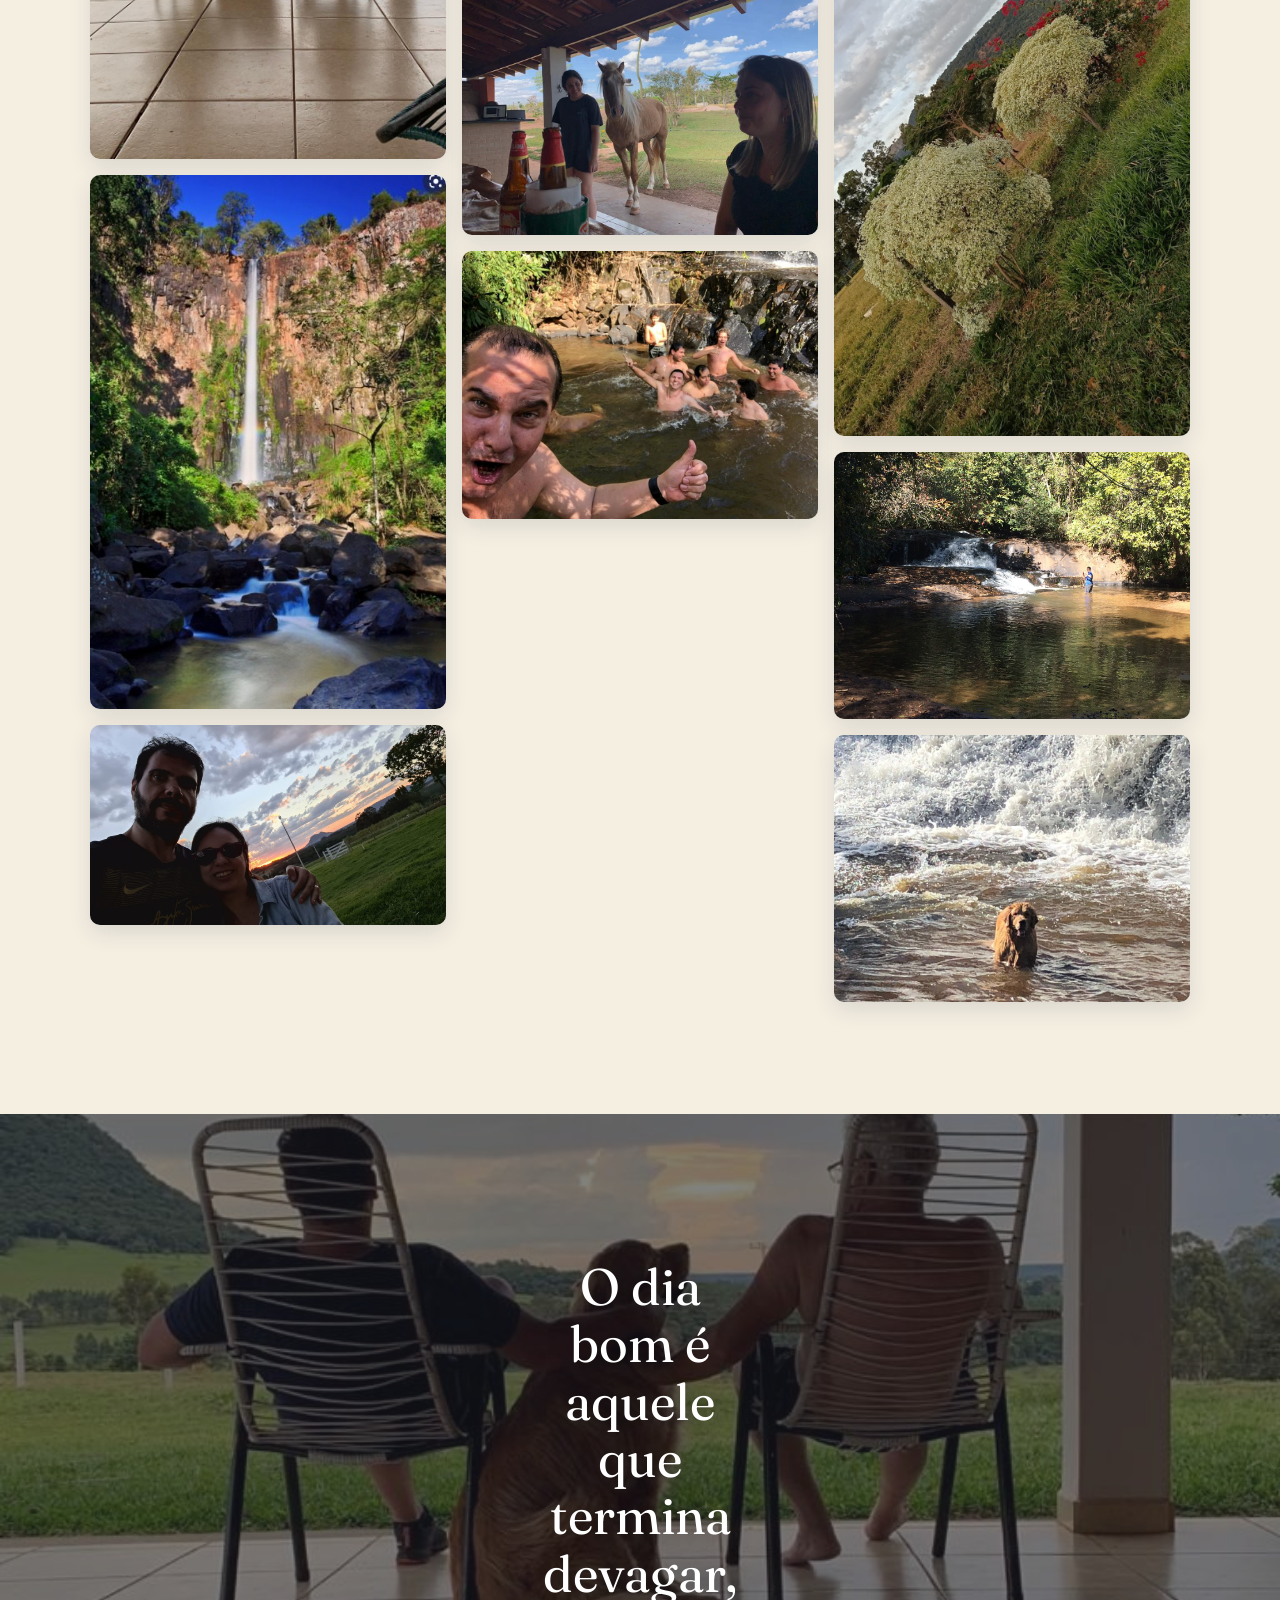
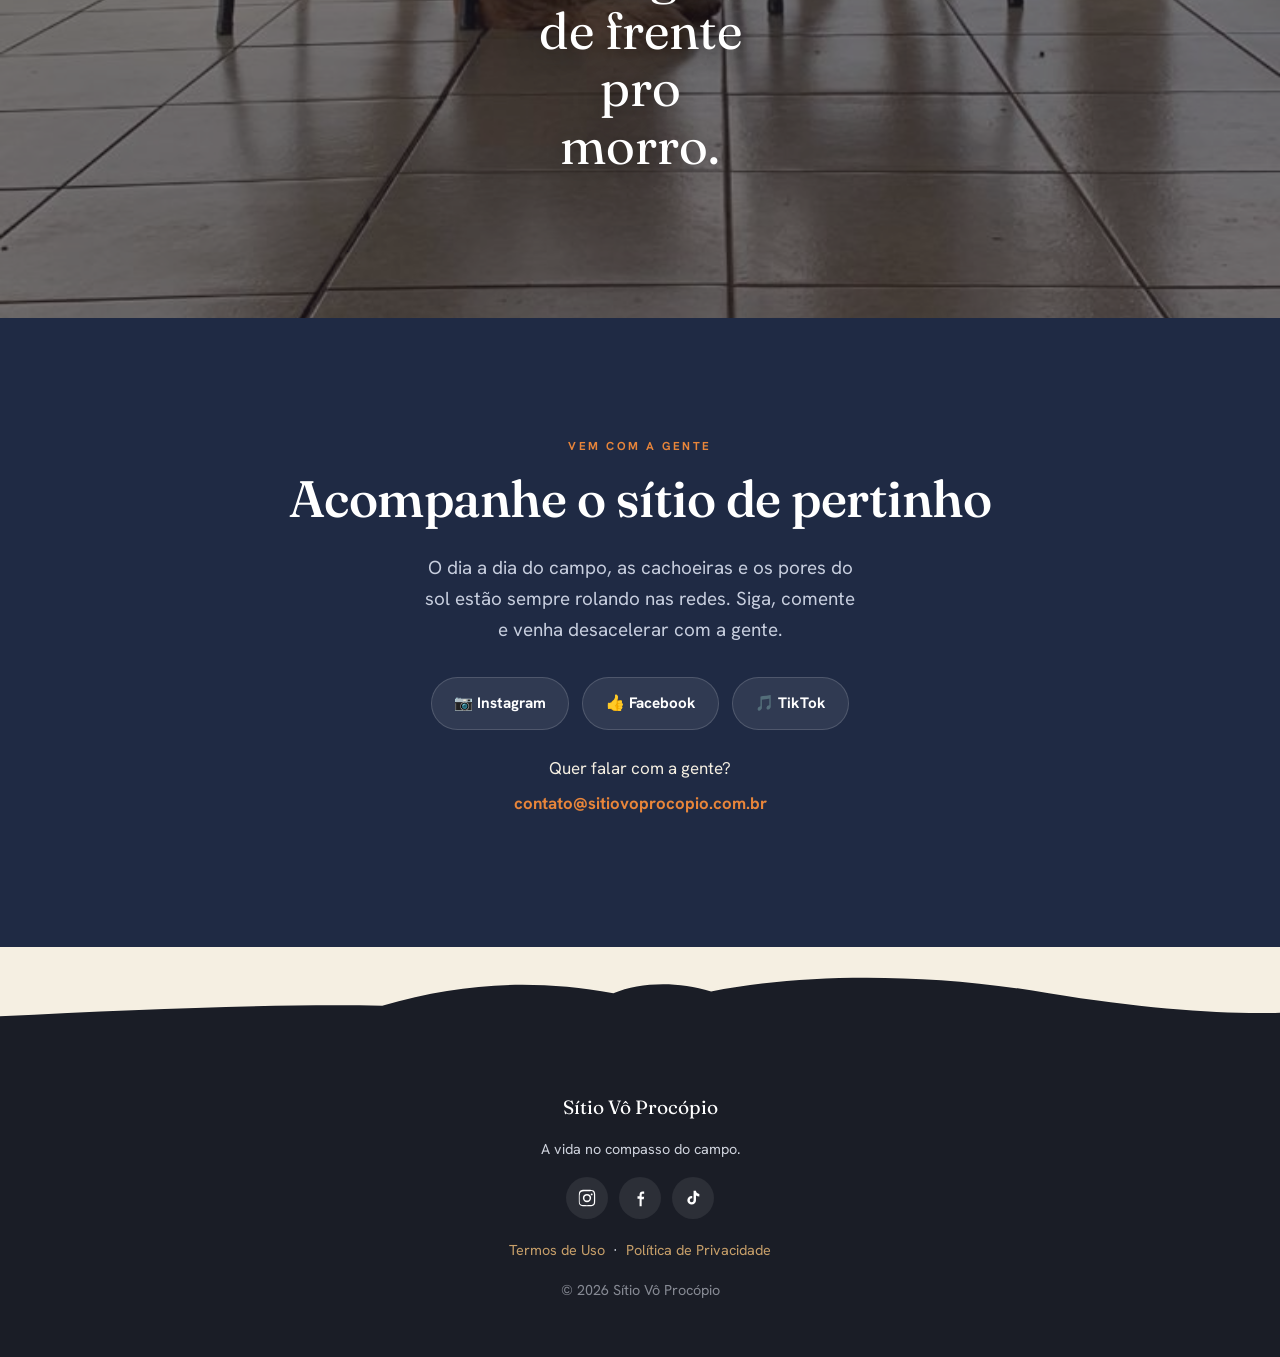
==== commit 43546880: "Adiciona links de redes sociais no topo (nav) e no rodapé Ícones IG/FB/TikTok visíveis no header (in" ====
--- a/index.html
+++ b/index.html
@@ -20,10 +20,17 @@
   <!-- Nav -->
   <nav class="nav" id="nav">
     <a href="#topo" class="nav__brand">Sítio Vô Procópio</a>
-    <div class="nav__links">
-      <a href="#sitio">O sítio</a>
-      <a href="#galeria">Galeria</a>
-      <a href="#contato">Contato</a>
+    <div class="nav__right">
+      <div class="nav__links">
+        <a href="#sitio">O sítio</a>
+        <a href="#galeria">Galeria</a>
+        <a href="#contato">Contato</a>
+      </div>
+      <div class="nav__social">
+        <a href="https://www.instagram.com/sitiovoprocopio" target="_blank" rel="noopener" aria-label="Instagram"><svg viewBox="0 0 24 24" aria-hidden="true"><path d="M12 2.2c3.2 0 3.6 0 4.85.07 1.17.05 1.8.25 2.23.41.56.22.96.48 1.38.9.42.42.68.82.9 1.38.16.43.36 1.06.41 2.23.06 1.27.07 1.65.07 4.85s0 3.58-.07 4.85c-.05 1.17-.25 1.8-.41 2.23-.22.56-.48.96-.9 1.38-.42.42-.82.68-1.38.9-.43.16-1.06.36-2.23.41-1.27.06-1.65.07-4.85.07s-3.58 0-4.85-.07c-1.17-.05-1.8-.25-2.23-.41a3.7 3.7 0 0 1-1.38-.9 3.7 3.7 0 0 1-.9-1.38c-.16-.43-.36-1.06-.41-2.23C2.21 15.58 2.2 15.2 2.2 12s.01-3.58.07-4.85c.05-1.17.25-1.8.41-2.23.22-.56.48-.96.9-1.38.42-.42.82-.68 1.38-.9.43-.16 1.06-.36 2.23-.41C8.42 2.21 8.8 2.2 12 2.2zm0 1.8c-3.15 0-3.5.01-4.74.07-.9.04-1.38.19-1.71.32-.43.17-.74.37-1.06.69-.32.32-.52.63-.69 1.06-.13.33-.28.81-.32 1.71C3.21 8.5 3.2 8.85 3.2 12s.01 3.5.07 4.74c.04.9.19 1.38.32 1.71.17.43.37.74.69 1.06.32.32.63.52 1.06.69.33.13.81.28 1.71.32 1.24.06 1.59.07 4.74.07s3.5-.01 4.74-.07c.9-.04 1.38-.19 1.71-.32.43-.17.74-.37 1.06-.69.32-.32.52-.63.69-1.06.13-.33.28-.81.32-1.71.06-1.24.07-1.59.07-4.74s-.01-3.5-.07-4.74c-.04-.9-.19-1.38-.32-1.71a2.85 2.85 0 0 0-.69-1.06 2.85 2.85 0 0 0-1.06-.69c-.33-.13-.81-.28-1.71-.32C15.5 4.01 15.15 4 12 4zm0 3.06A4.94 4.94 0 1 1 12 17a4.94 4.94 0 0 1 0-9.94zm0 1.8a3.14 3.14 0 1 0 0 6.28 3.14 3.14 0 0 0 0-6.28zM17.64 6.5a1.15 1.15 0 1 1 0 2.3 1.15 1.15 0 0 1 0-2.3z"/></svg></a>
+        <a href="https://www.facebook.com/1093913803811807" target="_blank" rel="noopener" aria-label="Facebook"><svg viewBox="0 0 24 24" aria-hidden="true"><path d="M14 13.5h2.5l.5-3H14v-2c0-.86.5-1.5 1.5-1.5H17V4.3c-.3-.04-1.2-.1-2-.1-2.1 0-3.5 1.3-3.5 3.6v2.1H9v3h2.5V22h2.5z"/></svg></a>
+        <a href="https://www.tiktok.com/@sitiovoprocopio" target="_blank" rel="noopener" aria-label="TikTok"><svg viewBox="0 0 24 24" aria-hidden="true"><path d="M16.6 5.8a4.3 4.3 0 0 1-1-2.6h-2.9v11.5a2.3 2.3 0 1 1-2.3-2.3c.24 0 .47.04.69.1V9.5a5.2 5.2 0 0 0-.69-.05A5.2 5.2 0 1 0 15.6 14.6V8.9a7.1 7.1 0 0 0 4 1.25V7.2a4.3 4.3 0 0 1-3-1.4z"/></svg></a>
+      </div>
     </div>
   </nav>
 
@@ -135,6 +142,11 @@
   <footer class="rodape">
     <span class="rodape__marca">Sítio Vô Procópio</span>
     <p>A vida no compasso do campo.</p>
+    <div class="rodape__redes">
+      <a href="https://www.instagram.com/sitiovoprocopio" target="_blank" rel="noopener" aria-label="Instagram"><svg viewBox="0 0 24 24" aria-hidden="true"><path d="M12 2.2c3.2 0 3.6 0 4.85.07 1.17.05 1.8.25 2.23.41.56.22.96.48 1.38.9.42.42.68.82.9 1.38.16.43.36 1.06.41 2.23.06 1.27.07 1.65.07 4.85s0 3.58-.07 4.85c-.05 1.17-.25 1.8-.41 2.23-.22.56-.48.96-.9 1.38-.42.42-.82.68-1.38.9-.43.16-1.06.36-2.23.41-1.27.06-1.65.07-4.85.07s-3.58 0-4.85-.07c-1.17-.05-1.8-.25-2.23-.41a3.7 3.7 0 0 1-1.38-.9 3.7 3.7 0 0 1-.9-1.38c-.16-.43-.36-1.06-.41-2.23C2.21 15.58 2.2 15.2 2.2 12s.01-3.58.07-4.85c.05-1.17.25-1.8.41-2.23.22-.56.48-.96.9-1.38.42-.42.82-.68 1.38-.9.43-.16 1.06-.36 2.23-.41C8.42 2.21 8.8 2.2 12 2.2zm0 1.8c-3.15 0-3.5.01-4.74.07-.9.04-1.38.19-1.71.32-.43.17-.74.37-1.06.69-.32.32-.52.63-.69 1.06-.13.33-.28.81-.32 1.71C3.21 8.5 3.2 8.85 3.2 12s.01 3.5.07 4.74c.04.9.19 1.38.32 1.71.17.43.37.74.69 1.06.32.32.63.52 1.06.69.33.13.81.28 1.71.32 1.24.06 1.59.07 4.74.07s3.5-.01 4.74-.07c.9-.04 1.38-.19 1.71-.32.43-.17.74-.37 1.06-.69.32-.32.52-.63.69-1.06.13-.33.28-.81.32-1.71.06-1.24.07-1.59.07-4.74s-.01-3.5-.07-4.74c-.04-.9-.19-1.38-.32-1.71a2.85 2.85 0 0 0-.69-1.06 2.85 2.85 0 0 0-1.06-.69c-.33-.13-.81-.28-1.71-.32C15.5 4.01 15.15 4 12 4zm0 3.06A4.94 4.94 0 1 1 12 17a4.94 4.94 0 0 1 0-9.94zm0 1.8a3.14 3.14 0 1 0 0 6.28 3.14 3.14 0 0 0 0-6.28zM17.64 6.5a1.15 1.15 0 1 1 0 2.3 1.15 1.15 0 0 1 0-2.3z"/></svg></a>
+      <a href="https://www.facebook.com/1093913803811807" target="_blank" rel="noopener" aria-label="Facebook"><svg viewBox="0 0 24 24" aria-hidden="true"><path d="M14 13.5h2.5l.5-3H14v-2c0-.86.5-1.5 1.5-1.5H17V4.3c-.3-.04-1.2-.1-2-.1-2.1 0-3.5 1.3-3.5 3.6v2.1H9v3h2.5V22h2.5z"/></svg></a>
+      <a href="https://www.tiktok.com/@sitiovoprocopio" target="_blank" rel="noopener" aria-label="TikTok"><svg viewBox="0 0 24 24" aria-hidden="true"><path d="M16.6 5.8a4.3 4.3 0 0 1-1-2.6h-2.9v11.5a2.3 2.3 0 1 1-2.3-2.3c.24 0 .47.04.69.1V9.5a5.2 5.2 0 0 0-.69-.05A5.2 5.2 0 1 0 15.6 14.6V8.9a7.1 7.1 0 0 0 4 1.25V7.2a4.3 4.3 0 0 1-3-1.4z"/></svg></a>
+    </div>
     <p>
       <a href="/termos/">Termos de Uso</a> &nbsp;·&nbsp;
       <a href="/privacidade/">Política de Privacidade</a>
--- a/style.css
+++ b/style.css
@@ -79,6 +79,11 @@
 }
 .nav__links a:hover { opacity: 1; color: var(--osso); }
 @media (min-width: 760px) { .nav__links { display: flex; } }
+.nav__right { display: flex; align-items: center; gap: 1.3rem; }
+.nav__social { display: flex; align-items: center; gap: .85rem; }
+.nav__social a { color: #fff; opacity: .9; display: inline-flex; text-shadow: 0 1px 10px rgba(0,0,0,.4); }
+.nav__social a:hover { opacity: 1; color: var(--osso); }
+.nav__social svg { width: 19px; height: 19px; fill: currentColor; }
 
 /* ---------- Hero ---------- */
 .hero {
@@ -191,6 +196,10 @@
 .rodape a { color: var(--tan); text-decoration: none; }
 .rodape a:hover { text-decoration: underline; }
 .rodape__marca { font-family: var(--fonte-disp); color: #fff; font-size: 1.2rem; display: block; margin-bottom: .6rem; }
+.rodape__redes { display: flex; gap: .7rem; justify-content: center; margin: .2rem 0 1.3rem; }
+.rodape__redes a { display: inline-flex; width: 42px; height: 42px; align-items: center; justify-content: center; border-radius: 50%; background: rgba(255,255,255,.08); color: #fff; transition: background .2s ease, transform .15s ease; }
+.rodape__redes a:hover { background: var(--fogo); transform: translateY(-2px); }
+.rodape__redes svg { width: 20px; height: 20px; fill: currentColor; }
 
 /* ---------- Reveal on scroll (só esconde se houver JS) ---------- */
 .js .reveal { opacity: 0; transform: translateY(22px); transition: opacity .7s ease, transform .7s ease; }
